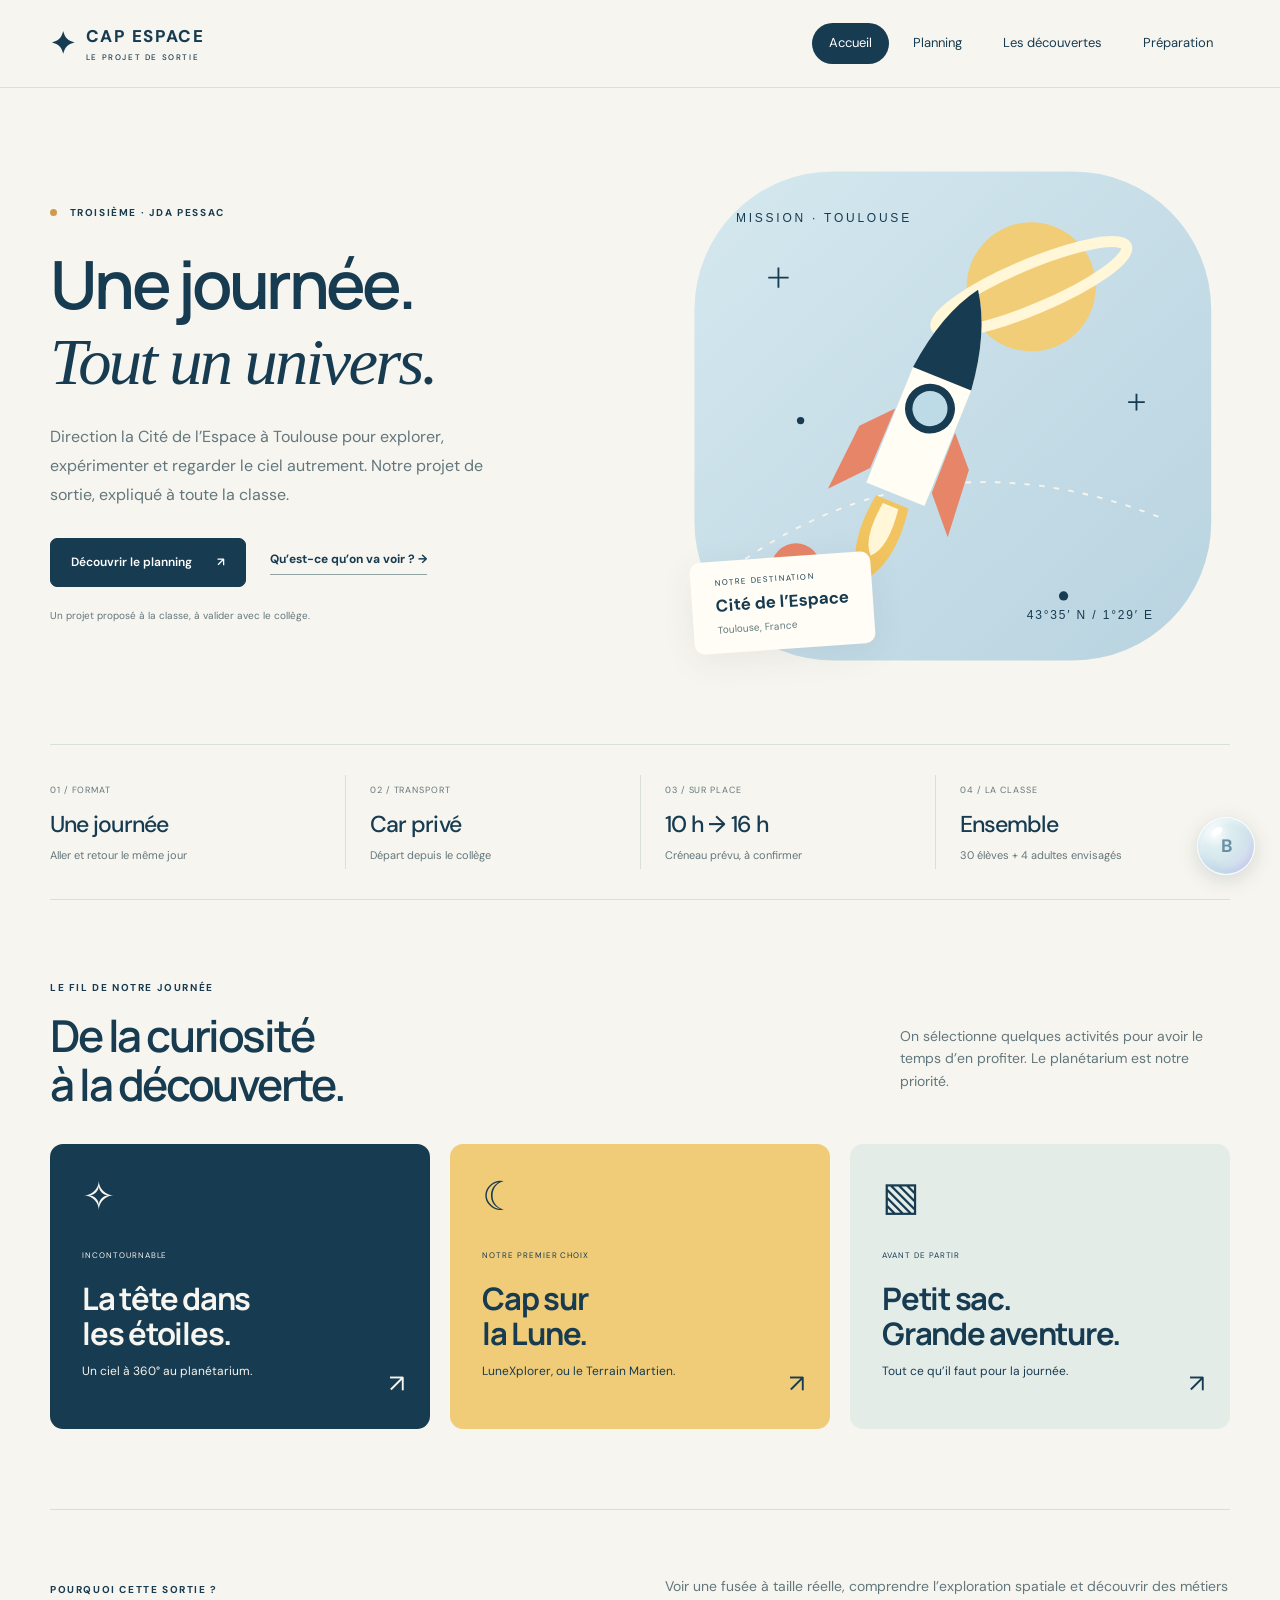
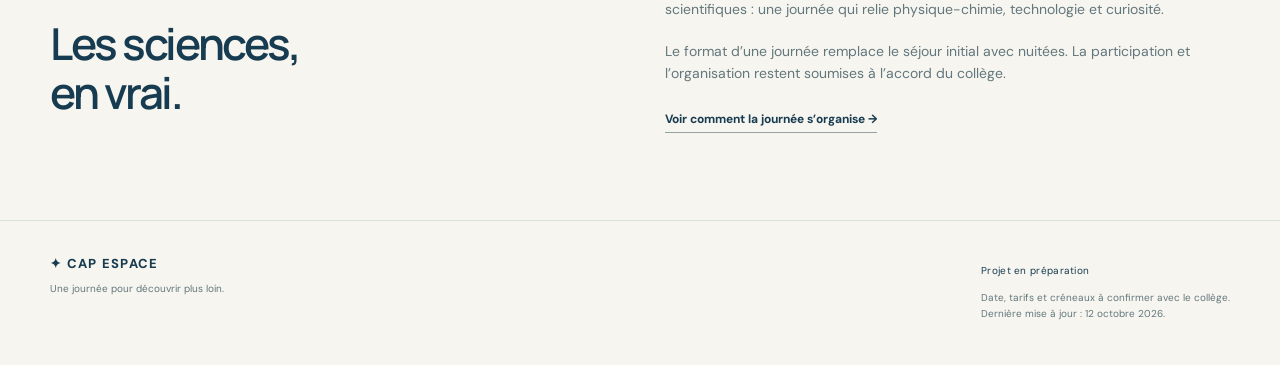
==== index.html @ 9f81ed74 "Add files via upload" ====
<!doctype html><html lang="fr"><head><meta charset="utf-8"><meta name="viewport" content="width=device-width,initial-scale=1"><meta name="theme-color" content="#f7f5ef"><meta name="description" content="Le projet de sortie de troisième à la Cité de l’Espace depuis Pessac : planning, activités et préparation."><title>Accueil · Cap Espace</title><link rel="stylesheet" href="style.css"><script defer src="app.js"></script></head><body><a class="skip" href="#main">Aller au contenu</a><header><div class="header-inner"><a class="brand" href="index.html"><span class="brand-icon">✦</span> CAP ESPACE<span class="brand-sub">LE PROJET DE SORTIE</span></a><button class="menu-toggle" aria-label="Ouvrir la navigation" aria-expanded="false">☰</button><nav aria-label="Navigation principale"><a href="index.html" aria-current="page" >Accueil</a><a href="planning.html" >Planning</a><a href="lieux.html" >Les découvertes</a><a href="preparation.html" >Préparation</a></nav></div></header><main id="main"><section class="hero wrap"><div class="hero-copy"><span class="eyebrow"><span class="dot"></span> TROISIÈME · JDA PESSAC</span><h1>Une journée.<br><em>Tout un univers.</em></h1><p class="lead">Direction la Cité de l’Espace à Toulouse pour explorer, expérimenter et regarder le ciel autrement. Notre projet de sortie, expliqué à toute la classe.</p><div class="actions"><a class="btn primary" href="planning.html">Découvrir le planning <span>↗</span></a><a class="text-link" href="lieux.html">Qu’est-ce qu’on va voir ? →</a></div><p class="small-note">Un projet proposé à la classe, à valider avec le collège.</p></div><div class="hero-art"><svg class="rocket-scene" viewBox="0 0 600 570" role="img" aria-label="Illustration d’une fusée et de planètes"><defs><linearGradient id="sky" x2="1" y2="1"><stop stop-color="#d5e8ef"/><stop offset="1" stop-color="#b8d3e0"/></linearGradient></defs><rect x="20" y="20" width="560" height="530" rx="150" fill="url(#sky)"/><circle cx="385" cy="145" r="70" fill="#f2cd77"/><ellipse cx="385" cy="145" rx="112" ry="24" fill="none" stroke="#fff7d8" stroke-width="12" transform="rotate(-23 385 145)"/><path d="M75 440 Q280 300 525 395" fill="none" stroke="#f7f5ef" stroke-width="2" stroke-dasharray="6 10"/><g transform="translate(270 290) rotate(22)"><path d="M-36 70 L-70 108 L-64 32 L-35 0" fill="#e78568"/><path d="M36 70 L70 108 L64 32 L35 0" fill="#e78568"/><path d="M-34 86 L34 86 L34 -49 Q27 -114 0 -153 Q-27 -114 -34 -49Z" fill="#fffdf4"/><path d="M-34 -49 Q-27 -114 0 -153 Q27 -114 34 -49Z" fill="#173b50"/><circle cy="-14" r="23" fill="#bddbe7" stroke="#173b50" stroke-width="8"/><path d="M-19 95 Q-29 158 0 190 Q29 158 19 95" fill="#f2c45f"/><path d="M-9 100 Q-15 143 0 158 Q15 143 9 100" fill="#fff7d8"/></g><g fill="#173b50"><path d="M100 135h22m-11-11v22" stroke="#173b50" stroke-width="2"/><path d="M490 270h18m-9-9v18" stroke="#173b50" stroke-width="2"/><circle cx="135" cy="290" r="4"/><circle cx="420" cy="480" r="5"/></g><circle cx="130" cy="450" r="27" fill="#e78568"/><text x="65" y="75" font-family="sans-serif" font-size="13" letter-spacing="3" fill="#173b50">MISSION · TOULOUSE</text><text x="380" y="505" font-family="sans-serif" font-size="13" letter-spacing="2" fill="#173b50">43°35′ N / 1°29′ E</text></svg><div class="art-label"><span>NOTRE DESTINATION</span><strong>Cité de l’Espace</strong><span>Toulouse, France</span></div></div></section><section class="facts wrap" aria-label="La sortie en bref"><div><span>01 / FORMAT</span><strong>Une journée</strong><p>Aller et retour le même jour</p></div><div><span>02 / TRANSPORT</span><strong>Car privé</strong><p>Départ depuis le collège</p></div><div><span>03 / SUR PLACE</span><strong>10 h → 16 h</strong><p>Créneau prévu, à confirmer</p></div><div><span>04 / LA CLASSE</span><strong>Ensemble</strong><p>30 élèves + 4 adultes envisagés</p></div></section><section class="wrap section"><div class="section-title"><span class="eyebrow">LE FIL DE NOTRE JOURNÉE</span><h2>De la curiosité<br>à la découverte.</h2><p>On sélectionne quelques activités pour avoir le temps d’en profiter. Le planétarium est notre priorité.</p></div><div class="feature-grid"><a href="lieux.html#planetarium" class="feature navy"><span class="feature-symbol">✧</span><span class="tag">INCONTOURNABLE</span><h3>La tête dans<br>les étoiles.</h3><p>Un ciel à 360° au planétarium.</p><span class="arrow">↗</span></a><a href="lieux.html#lunexplorer" class="feature yellow"><span class="feature-symbol">☾</span><span class="tag">NOTRE PREMIER CHOIX</span><h3>Cap sur<br>la Lune.</h3><p>LuneXplorer, ou le Terrain Martien.</p><span class="arrow">↗</span></a><a href="preparation.html" class="feature pale"><span class="feature-symbol">▧</span><span class="tag">AVANT DE PARTIR</span><h3>Petit sac.<br>Grande aventure.</h3><p>Tout ce qu’il faut pour la journée.</p><span class="arrow">↗</span></a></div></section><section class="wrap mission"><div><span class="eyebrow">POURQUOI CETTE SORTIE ?</span><h2>Les sciences,<br>en vrai.</h2></div><div><p>Voir une fusée à taille réelle, comprendre l’exploration spatiale et découvrir des métiers scientifiques : une journée qui relie physique-chimie, technologie et curiosité.</p><p>Le format d’une journée remplace le séjour initial avec nuitées. La participation et l’organisation restent soumises à l’accord du collège.</p><a class="text-link" href="planning.html">Voir comment la journée s’organise →</a></div></section></main><footer><div><a class="brand footer-brand" href="index.html">✦ CAP ESPACE</a><p>Une journée pour découvrir plus loin.</p></div><div><span class="footer-status">Projet en préparation</span><p>Date, tarifs et créneaux à confirmer avec le collège.<br>Dernière mise à jour : 12 octobre 2026.</p></div></footer><a class="bubble" href="https://bubble-site.fr" aria-label="Ouvrir Bubble Site"><span class="bubble-shine"></span><span class="bubble-label">B</span><span class="bubble-tip">Un petit détour par Bubble Site ?</span></a><div id="pop-particles" aria-hidden="true"></div></body></html>
---- style.css ----
@import url('https://fonts.googleapis.com/css2?family=DM+Sans:wght@400;500;600;700&family=Manrope:wght@400;500;600;700;800&display=swap');
:root{--paper:#f7f5ef;--navy:#173b50;--muted:#62777d;--yellow:#f0cc78;--line:#d9dfdb;--mint:#e4ece8}*{box-sizing:border-box}html{scroll-behavior:smooth;scroll-padding-top:110px}body{margin:0;background:var(--paper);color:var(--navy);font-family:'DM Sans',sans-serif;line-height:1.6}a{color:inherit;text-decoration:none}button,input{font:inherit}button,a,input,summary{-webkit-tap-highlight-color:transparent}button{cursor:pointer}a:focus-visible,button:focus-visible,summary:focus-visible,input:focus-visible{outline:3px solid #b87448;outline-offset:5px}.wrap{max-width:1200px;width:calc(100% - 100px);margin:0 auto}header{border-bottom:1px solid var(--line);background:#f7f5eff2;position:sticky;top:0;z-index:30;backdrop-filter:blur(16px)}.header-inner{max-width:1300px;margin:auto;padding:23px 50px;display:flex;align-items:center;justify-content:space-between;gap:20px}.brand{font-weight:800;letter-spacing:.1em;font-size:17px;display:grid;grid-template-columns:auto auto;column-gap:9px;line-height:1.3;align-items:center}.brand-icon{font-size:30px;grid-row:span 2}.brand-sub{font-size:8px;letter-spacing:.2em;font-weight:500;margin-top:4px}nav{display:flex;gap:7px}nav a{font-size:13px;padding:10px 17px;border-radius:30px}nav a:hover,nav a[aria-current]{background:var(--navy);color:white}.menu-toggle{display:none;border:0;background:none;color:var(--navy);font-size:25px}.hero{display:grid;grid-template-columns:1.05fr 1fr;gap:45px;align-items:center;padding-top:65px;padding-bottom:65px}.eyebrow{font-size:10px;font-weight:700;letter-spacing:.16em;text-transform:uppercase}.dot{width:7px;height:7px;display:inline-block;background:#d1994c;border-radius:100%;margin-right:9px}h1,h2,h3{font-family:'Manrope',sans-serif;line-height:1.12;letter-spacing:-.055em;margin:0}h1{font-size:clamp(42px,5.2vw,72px);font-weight:600;margin:24px 0}h1 em,h2 em{font-family:Georgia,serif;font-weight:400;letter-spacing:-.04em}h2{font-size:44px;font-weight:600}h3{font-size:25px;letter-spacing:-.04em}.lead{font-size:16px;max-width:570px;color:var(--muted);line-height:1.8}.hero-copy .lead{max-width:450px}.actions{display:flex;align-items:center;gap:24px;flex-wrap:wrap;margin-top:28px}.btn{display:inline-flex;align-items:center;justify-content:space-between;gap:25px;border-radius:7px;padding:14px 20px;font-weight:600;font-size:12px;border:1px solid var(--navy);transition:transform .2s,background .2s}.btn:hover{transform:translateY(-3px)}.primary{background:var(--navy);color:white}.secondary{background:transparent;color:var(--navy)}.text-link{font-size:12px;font-weight:700;border-bottom:1px solid #91a3a3;padding-bottom:5px}.small-note{font-size:10px;color:var(--muted);line-height:1.6;margin-top:21px}.hero-art{position:relative}.rocket-scene{width:100%;display:block;max-height:540px;animation:float 8s ease-in-out infinite}.art-label{position:absolute;bottom:30px;left:16px;background:#fffdf5;border-radius:10px;box-shadow:0 8px 35px #173b5012;padding:15px 24px;display:grid;gap:3px;transform:rotate(-4deg)}.art-label span:first-child{font-size:8px;letter-spacing:.15em}.art-label strong{font-size:17px}.art-label span:last-child{font-size:10px;color:var(--muted)}.facts{display:grid;grid-template-columns:repeat(4,1fr);border-top:1px solid var(--line);border-bottom:1px solid var(--line);padding:30px 0}.facts>div{padding:0 24px;border-left:1px solid var(--line)}.facts>div:first-child{border:0;padding-left:0}.facts span{font-size:9px;letter-spacing:.1em;color:var(--muted)}.facts strong{display:block;margin-top:6px;font-size:23px;font-weight:500;letter-spacing:-.04em}.facts p{font-size:11px;margin:4px 0;color:var(--muted)}.section{padding:80px 0}.section-title{display:grid;grid-template-columns:1fr 1fr;gap:15px 45px;margin-bottom:35px}.section-title>.eyebrow{grid-column:span 2}.section-title p{max-width:330px;justify-self:end;color:var(--muted);font-size:14px}.feature-grid{display:grid;grid-template-columns:repeat(3,1fr);gap:20px}.feature{padding:32px;border-radius:13px;min-height:285px;position:relative;transition:transform .3s}.feature:hover{transform:translateY(-5px)}.navy{background:var(--navy);color:var(--paper)}.yellow{background:var(--yellow)}.pale{background:var(--mint)}.feature-symbol{font-size:40px;display:block;margin-bottom:24px;line-height:1}.tag{font-size:8px;letter-spacing:.12em}.feature h3{font-size:31px;margin-top:15px}.feature p{font-size:12px}.arrow{position:absolute;right:25px;bottom:25px;font-size:25px}.mission{border-top:1px solid var(--line);padding:65px 0 90px;display:grid;grid-template-columns:1fr 1fr;gap:50px}.mission h2{margin-top:18px}.mission p{font-size:14px;color:var(--muted);margin-top:0;margin-bottom:20px}.page-heading{padding-top:65px;padding-bottom:35px}.page-heading h1{font-size:60px}.notice{background:var(--mint);padding:16px 20px;border-radius:8px;display:flex;gap:15px;margin-top:30px;max-width:850px}.notice p{font-size:12px;margin:0}.notice>span{font-size:22px}.planning-layout{display:grid;grid-template-columns:1fr 310px;gap:75px;padding-bottom:80px;align-items:start}.filters{display:flex;gap:9px;margin-bottom:30px;flex-wrap:wrap}.filters button{border:1px solid var(--line);background:transparent;color:var(--navy);padding:9px 16px;border-radius:30px;font-size:11px}.filters button.active{background:var(--navy);color:white;border-color:var(--navy)}.timeline{list-style:none;padding:0;margin:0}.timeline li{display:grid;grid-template-columns:105px 20px 1fr;gap:15px;position:relative;min-height:100px}.timeline li:before{content:'';position:absolute;left:129px;width:1px;background:var(--line);top:16px;bottom:0}.timeline li:last-child:before{display:none}.time{font-weight:600;font-size:13px;line-height:1.3;padding-top:3px}.timeline-dot{width:10px;height:10px;border:2px solid var(--navy);border-radius:50%;background:var(--paper);margin-top:6px;position:relative;z-index:2}.timeline-content{padding-bottom:30px}.timeline-content h3{font-size:21px}.timeline-content p{font-size:12px;color:var(--muted);margin:8px 0 0}.plan-aside{background:#e6ece8;padding:30px;border-radius:12px;position:sticky;top:120px}.plan-aside h3{margin-top:15px;font-size:26px}.plan-aside p{font-size:12px;color:var(--muted)}hr{border:0;border-top:1px solid #c7d2cf;margin:25px 0}dl{margin:0 0 25px}dt{font-size:10px;color:var(--muted);margin-top:15px}dd{margin:2px 0 0;font-size:13px;font-weight:600}.discovery-grid{display:grid;grid-template-columns:repeat(2,1fr);gap:35px;padding-top:10px}.discovery{background:#fffdf8;border:1px solid var(--line);border-radius:12px;overflow:hidden;scroll-margin-top:120px}.discovery-media{position:relative;aspect-ratio:1.92;background:var(--mint);overflow:hidden}.discovery-media svg,.discovery-media img{width:100%;height:100%;object-fit:cover;display:block}.image-caption{position:absolute;bottom:10px;left:12px;font-size:8px;padding:4px 7px;border-radius:4px;background:#fffdf8d9;color:var(--navy)}.missing:before{content:'✦';display:grid;place-items:center;position:absolute;inset:0;font-size:70px}.discovery-body{padding:28px}.discovery-body h2{font-size:31px;margin:12px 0}.discovery-body p{font-size:13px;color:var(--muted)}.pill{display:inline-block;background:var(--mint);border-radius:25px;padding:6px 12px;font-size:10px}.pill.priority{background:var(--yellow)}details{border-top:1px solid var(--line);padding-top:15px;margin-top:20px;font-size:12px}summary{cursor:pointer;font-weight:600}details p{line-height:1.7}.mars-option{display:grid;grid-template-columns:300px 1fr;gap:40px;align-items:center;padding:55px 0;margin-top:20px}.mars-art svg{width:100%;border-radius:15px}.mars-option h2{font-size:32px;margin:12px 0}.mars-option p{font-size:13px;color:var(--muted)}.sources{border-top:1px solid var(--line);padding:30px 0 70px}.sources h3{font-size:23px}.sources p{font-size:12px;color:var(--muted)}.sources a{display:block;font-size:11px;text-decoration:underline;margin-top:7px}.prep-layout{display:grid;grid-template-columns:1.2fr .8fr;gap:70px;padding-bottom:80px}.packing{background:#fffdf8;border:1px solid var(--line);padding:30px;border-radius:12px}.packing-head{display:flex;align-items:center;justify-content:space-between}.packing h2{font-size:32px;margin-top:9px}#pack-count{font-size:14px;font-weight:600;background:var(--mint);padding:9px 13px;border-radius:20px}.progress-track{height:4px;background:var(--mint);border-radius:4px;margin:25px 0 10px}#pack-progress{height:100%;background:#d6a34d;transition:width .3s;width:0}.check-item{display:flex;align-items:center;gap:15px;padding:18px 0;border-bottom:1px solid var(--line);cursor:pointer;position:relative}.check-item input{position:absolute;opacity:0;width:25px;height:25px}.check-box{width:23px;height:23px;border:1px solid #8fa29f;border-radius:5px;flex-shrink:0;display:grid;place-items:center}.check-item input:checked+.check-box{background:var(--navy);border-color:var(--navy)}.check-item input:checked+.check-box:after{content:'✓';color:white;font-size:14px}.check-item input:focus-visible+.check-box{outline:3px solid #b87448;outline-offset:3px}.check-item strong{display:block;font-size:14px;font-weight:600}.check-item small{font-size:11px;color:var(--muted);display:block;margin-top:4px}.check-item input:checked~span:last-child{opacity:.5}.reset-btn{background:none;border:0;padding:0;margin-top:22px;color:var(--muted);font-size:11px;text-decoration:underline}.yellow-note{padding:30px;background:var(--yellow);border-radius:12px;margin-bottom:30px}.yellow-note h3{font-size:33px;margin-top:12px}.yellow-note p{font-size:13px}.simple-list{padding-left:18px;font-size:13px;color:var(--muted)}.simple-list li{margin-bottom:12px}.preparation-aside>.btn{margin-top:30px}footer{border-top:1px solid var(--line);padding:35px 50px;display:flex;justify-content:space-between;gap:30px;max-width:1300px;margin:auto}.footer-brand{display:block;font-size:13px}footer p{font-size:10px;color:var(--muted);margin:8px 0}.footer-status{font-size:10px;letter-spacing:.03em}.bubble{position:fixed;right:25px;bottom:25px;width:58px;height:58px;border-radius:50%;border:1px solid #ffffffd9;background:radial-gradient(circle at 30% 28%,#ffffffdd 0%,#bbe5f36b 25%,#92c7e75c 55%,#cfc1fa8c 80%,#ffffff9c);box-shadow:inset 0 -3px 9px #89bed58c,inset 3px 2px 6px white,0 5px 20px #173b5026;z-index:50;display:grid;place-items:center;backdrop-filter:blur(5px);transition:transform .2s;animation:float 5s ease-in-out infinite}.bubble:hover{transform:scale(1.1)}.bubble-label{font-size:18px;font-weight:700;color:#356781b0}.bubble-shine{position:absolute;top:10px;left:13px;width:12px;height:7px;border-radius:50%;background:white;transform:rotate(-35deg)}.bubble-tip{position:absolute;bottom:70px;right:0;white-space:nowrap;padding:7px 12px;background:var(--navy);color:white;border-radius:7px;font-size:10px;opacity:0;pointer-events:none;transition:opacity .2s}.bubble:hover .bubble-tip,.bubble:focus-visible .bubble-tip{opacity:1}.bubble.popping{animation:pop .35s forwards;pointer-events:none}.particle{position:fixed;border-radius:50%;background:#b7ddec;border:1px solid #fff;z-index:51;pointer-events:none;animation:particle .6s ease-out forwards;transform:translate(-50%,-50%)}.skip{position:fixed;top:-60px;left:10px;background:var(--navy);color:white;padding:10px;z-index:100}.skip:focus{top:10px}[hidden]{display:none!important}@keyframes float{0%,100%{translate:0 0}50%{translate:0 -7px}}@keyframes pop{0%{scale:1}45%{scale:1.35;opacity:.8}100%{scale:1.6;opacity:0}}@keyframes particle{to{translate:var(--dx) var(--dy);opacity:0;scale:.25}}@media(max-width:900px){.wrap{width:calc(100% - 48px)}.header-inner{padding:20px 24px}nav a{padding:9px 11px}.hero{gap:20px}.actions{gap:15px}.feature{padding:25px}.planning-layout{gap:35px;grid-template-columns:1fr 270px}.prep-layout{gap:30px}.mars-option{grid-template-columns:250px 1fr}}@media(max-width:650px){.menu-toggle{display:block}.header-inner{position:relative}nav{display:none;position:absolute;top:83px;left:0;right:0;background:var(--paper);padding:15px 24px;border-bottom:1px solid var(--line);flex-wrap:wrap}nav.open{display:flex}.hero{grid-template-columns:1fr;padding-top:40px;padding-bottom:40px}.hero h1{font-size:53px}.hero-art{max-width:440px;justify-self:center}.hero-copy .lead{max-width:none}.facts{grid-template-columns:1fr 1fr;gap:25px;padding:25px 0}.facts>div:nth-child(3){border:0;padding-left:0}.facts strong{font-size:21px}.section{padding:50px 0}.section-title{display:block}.section-title h2{font-size:36px;margin-top:16px}.section-title p{max-width:none}.feature-grid{grid-template-columns:1fr}.feature{min-height:240px}.feature-symbol{position:absolute;right:30px;top:30px;font-size:50px}.feature h3{margin-top:30px}.mission{grid-template-columns:1fr;gap:25px;padding:40px 0 55px}.mission h2{font-size:37px}.page-heading{padding-top:40px}.page-heading h1{font-size:44px}.planning-layout,.prep-layout{grid-template-columns:1fr;gap:30px}.plan-aside{position:static}.timeline li{grid-template-columns:85px 15px 1fr;gap:12px}.timeline li:before{left:101px}.time{font-size:12px}.discovery-grid{grid-template-columns:1fr;gap:25px}.discovery-body{padding:24px}.mars-option{grid-template-columns:1fr;gap:20px}.mars-art{max-width:300px}.packing{padding:22px}.packing h2{font-size:28px}footer{padding:30px 24px 100px;flex-direction:column}.bubble{right:18px;bottom:18px;width:53px;height:53px}}@media(prefers-reduced-motion:reduce){html{scroll-behavior:auto}*,*:before,*:after{animation:none!important;transition:none!important}.bubble.popping{opacity:0}}@media print{header,footer,.bubble,.filters,.reset-btn,#print-list,.preparation-aside{display:none}.wrap{width:100%}.prep-layout{display:block}.packing{border:0}.page-heading{padding:0}.page-heading h1{font-size:30px}.packing .small-note{display:none}body{background:white}.check-item{break-inside:avoid}.check-item input:checked~span:last-child{opacity:1}}
/* Confort tactile et lecture sur téléphone. */
@media(max-width:650px){
 body{font-size:15px;overflow-wrap:break-word}
 .wrap{width:calc(100% - 40px)}
 .header-inner{padding:18px 20px;min-height:82px}
 .menu-toggle{min-width:44px;min-height:44px;border-radius:8px}
 nav{top:82px;padding:12px 20px;gap:8px}
 nav a{min-height:44px;display:flex;align-items:center;font-size:14px;padding:10px 15px}
 .btn{min-height:48px;font-size:14px;padding:14px 18px}
 .text-link{display:inline-block;font-size:14px;padding:10px 0}
 .hero h1{font-size:clamp(42px,12vw,53px)}
 .hero-copy .lead,.page-heading .lead{font-size:16px;line-height:1.75}
 .small-note{font-size:12px}
 .facts span{font-size:10px}.facts p{font-size:12px}
 .feature p,.mission p,.discovery-body p,.mars-option p,.sources p{font-size:14px}
 .feature .tag{font-size:10px}.pill{font-size:12px;padding:8px 12px}
 .notice p{font-size:13px}.filters button{min-height:44px;font-size:12px;padding:10px 14px}
 .timeline li{grid-template-columns:80px 12px 1fr;gap:10px}
 .timeline li:before{left:95px}
 .timeline-content h3{font-size:21px;line-height:1.2}
 .timeline-content p{font-size:14px;line-height:1.65}
 .time{font-size:12px}.plan-aside p{font-size:14px}dt{font-size:12px}dd{font-size:15px}
 .check-item{min-height:74px;padding:18px 0;gap:13px}
 .check-box{width:27px;height:27px}
 .check-item input{width:32px;height:44px}
 .check-item strong{font-size:16px}.check-item small{font-size:13px;line-height:1.6}
 .reset-btn{min-height:44px;font-size:13px}
 .yellow-note p,.simple-list{font-size:14px}
 details{font-size:14px}summary{min-height:44px;display:list-item;padding:6px 0}
 .sources a{font-size:13px;min-height:44px;padding:8px 0}
 footer p,.footer-status{font-size:12px}
 .bubble{right:max(16px,env(safe-area-inset-right));bottom:max(16px,env(safe-area-inset-bottom))}
 .bubble-tip{display:none}
}
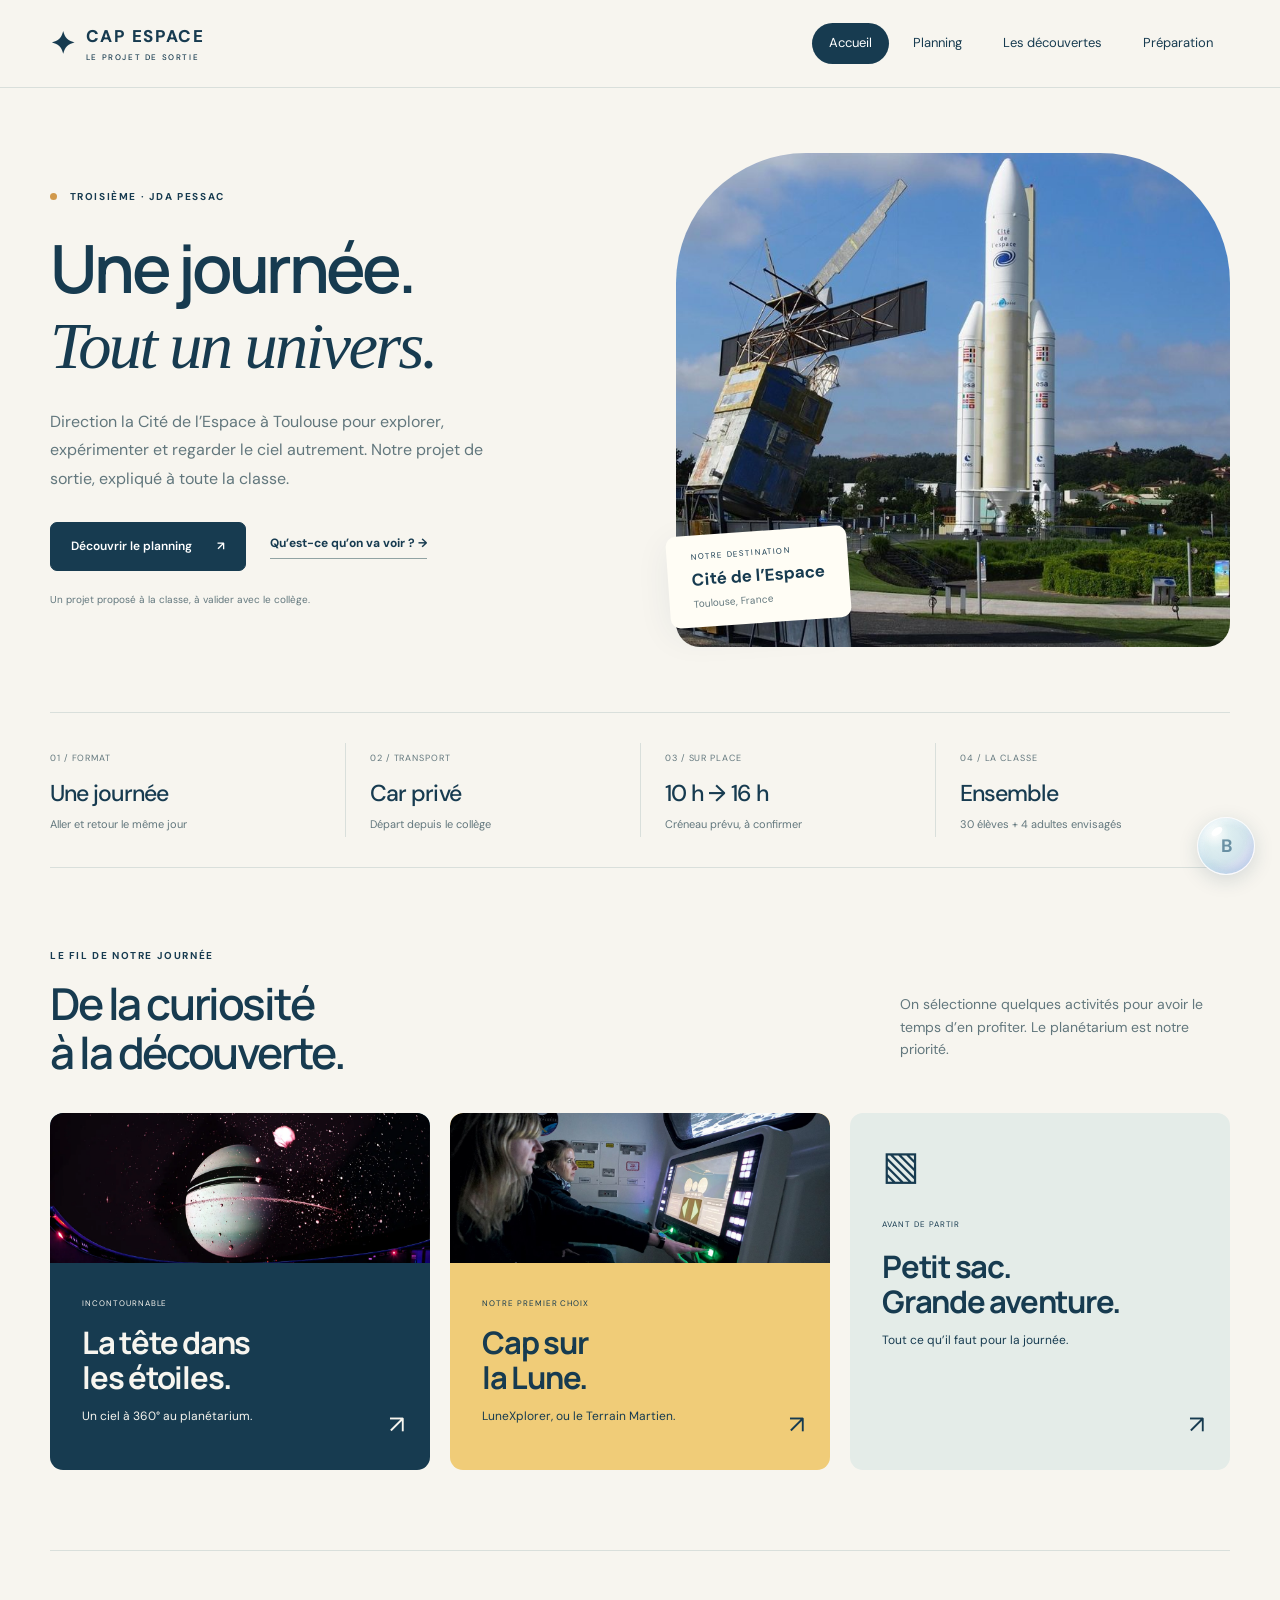
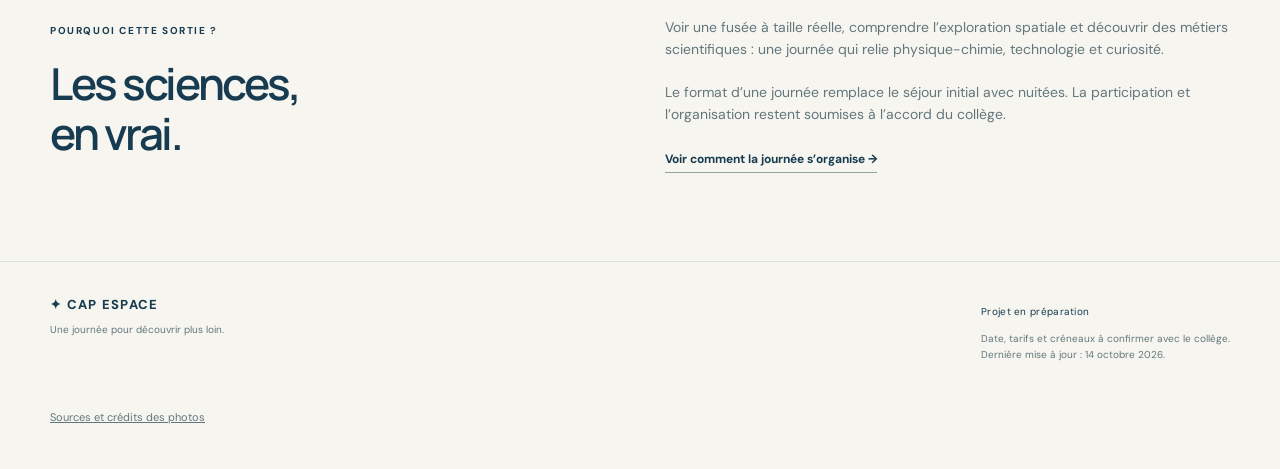
==== commit e51bb100: "Remplacer les illustrations par des photos de la Cité de l’Espace" ====
--- a/index.html
+++ b/index.html
@@ -1 +1 @@
-<!doctype html><html lang="fr"><head><meta charset="utf-8"><meta name="viewport" content="width=device-width,initial-scale=1"><meta name="theme-color" content="#f7f5ef"><meta name="description" content="Le projet de sortie de troisième à la Cité de l’Espace depuis Pessac : planning, activités et préparation."><title>Accueil · Cap Espace</title><link rel="stylesheet" href="style.css"><script defer src="app.js"></script></head><body><a class="skip" href="#main">Aller au contenu</a><header><div class="header-inner"><a class="brand" href="index.html"><span class="brand-icon">✦</span> CAP ESPACE<span class="brand-sub">LE PROJET DE SORTIE</span></a><button class="menu-toggle" aria-label="Ouvrir la navigation" aria-expanded="false">☰</button><nav aria-label="Navigation principale"><a href="index.html" aria-current="page" >Accueil</a><a href="planning.html" >Planning</a><a href="lieux.html" >Les découvertes</a><a href="preparation.html" >Préparation</a></nav></div></header><main id="main"><section class="hero wrap"><div class="hero-copy"><span class="eyebrow"><span class="dot"></span> TROISIÈME · JDA PESSAC</span><h1>Une journée.<br><em>Tout un univers.</em></h1><p class="lead">Direction la Cité de l’Espace à Toulouse pour explorer, expérimenter et regarder le ciel autrement. Notre projet de sortie, expliqué à toute la classe.</p><div class="actions"><a class="btn primary" href="planning.html">Découvrir le planning <span>↗</span></a><a class="text-link" href="lieux.html">Qu’est-ce qu’on va voir ? →</a></div><p class="small-note">Un projet proposé à la classe, à valider avec le collège.</p></div><div class="hero-art"><svg class="rocket-scene" viewBox="0 0 600 570" role="img" aria-label="Illustration d’une fusée et de planètes"><defs><linearGradient id="sky" x2="1" y2="1"><stop stop-color="#d5e8ef"/><stop offset="1" stop-color="#b8d3e0"/></linearGradient></defs><rect x="20" y="20" width="560" height="530" rx="150" fill="url(#sky)"/><circle cx="385" cy="145" r="70" fill="#f2cd77"/><ellipse cx="385" cy="145" rx="112" ry="24" fill="none" stroke="#fff7d8" stroke-width="12" transform="rotate(-23 385 145)"/><path d="M75 440 Q280 300 525 395" fill="none" stroke="#f7f5ef" stroke-width="2" stroke-dasharray="6 10"/><g transform="translate(270 290) rotate(22)"><path d="M-36 70 L-70 108 L-64 32 L-35 0" fill="#e78568"/><path d="M36 70 L70 108 L64 32 L35 0" fill="#e78568"/><path d="M-34 86 L34 86 L34 -49 Q27 -114 0 -153 Q-27 -114 -34 -49Z" fill="#fffdf4"/><path d="M-34 -49 Q-27 -114 0 -153 Q27 -114 34 -49Z" fill="#173b50"/><circle cy="-14" r="23" fill="#bddbe7" stroke="#173b50" stroke-width="8"/><path d="M-19 95 Q-29 158 0 190 Q29 158 19 95" fill="#f2c45f"/><path d="M-9 100 Q-15 143 0 158 Q15 143 9 100" fill="#fff7d8"/></g><g fill="#173b50"><path d="M100 135h22m-11-11v22" stroke="#173b50" stroke-width="2"/><path d="M490 270h18m-9-9v18" stroke="#173b50" stroke-width="2"/><circle cx="135" cy="290" r="4"/><circle cx="420" cy="480" r="5"/></g><circle cx="130" cy="450" r="27" fill="#e78568"/><text x="65" y="75" font-family="sans-serif" font-size="13" letter-spacing="3" fill="#173b50">MISSION · TOULOUSE</text><text x="380" y="505" font-family="sans-serif" font-size="13" letter-spacing="2" fill="#173b50">43°35′ N / 1°29′ E</text></svg><div class="art-label"><span>NOTRE DESTINATION</span><strong>Cité de l’Espace</strong><span>Toulouse, France</span></div></div></section><section class="facts wrap" aria-label="La sortie en bref"><div><span>01 / FORMAT</span><strong>Une journée</strong><p>Aller et retour le même jour</p></div><div><span>02 / TRANSPORT</span><strong>Car privé</strong><p>Départ depuis le collège</p></div><div><span>03 / SUR PLACE</span><strong>10 h → 16 h</strong><p>Créneau prévu, à confirmer</p></div><div><span>04 / LA CLASSE</span><strong>Ensemble</strong><p>30 élèves + 4 adultes envisagés</p></div></section><section class="wrap section"><div class="section-title"><span class="eyebrow">LE FIL DE NOTRE JOURNÉE</span><h2>De la curiosité<br>à la découverte.</h2><p>On sélectionne quelques activités pour avoir le temps d’en profiter. Le planétarium est notre priorité.</p></div><div class="feature-grid"><a href="lieux.html#planetarium" class="feature navy"><span class="feature-symbol">✧</span><span class="tag">INCONTOURNABLE</span><h3>La tête dans<br>les étoiles.</h3><p>Un ciel à 360° au planétarium.</p><span class="arrow">↗</span></a><a href="lieux.html#lunexplorer" class="feature yellow"><span class="feature-symbol">☾</span><span class="tag">NOTRE PREMIER CHOIX</span><h3>Cap sur<br>la Lune.</h3><p>LuneXplorer, ou le Terrain Martien.</p><span class="arrow">↗</span></a><a href="preparation.html" class="feature pale"><span class="feature-symbol">▧</span><span class="tag">AVANT DE PARTIR</span><h3>Petit sac.<br>Grande aventure.</h3><p>Tout ce qu’il faut pour la journée.</p><span class="arrow">↗</span></a></div></section><section class="wrap mission"><div><span class="eyebrow">POURQUOI CETTE SORTIE ?</span><h2>Les sciences,<br>en vrai.</h2></div><div><p>Voir une fusée à taille réelle, comprendre l’exploration spatiale et découvrir des métiers scientifiques : une journée qui relie physique-chimie, technologie et curiosité.</p><p>Le format d’une journée remplace le séjour initial avec nuitées. La participation et l’organisation restent soumises à l’accord du collège.</p><a class="text-link" href="planning.html">Voir comment la journée s’organise →</a></div></section></main><footer><div><a class="brand footer-brand" href="index.html">✦ CAP ESPACE</a><p>Une journée pour découvrir plus loin.</p></div><div><span class="footer-status">Projet en préparation</span><p>Date, tarifs et créneaux à confirmer avec le collège.<br>Dernière mise à jour : 12 octobre 2026.</p></div></footer><a class="bubble" href="https://bubble-site.fr" aria-label="Ouvrir Bubble Site"><span class="bubble-shine"></span><span class="bubble-label">B</span><span class="bubble-tip">Un petit détour par Bubble Site ?</span></a><div id="pop-particles" aria-hidden="true"></div></body></html>+<!doctype html><html lang="fr"><head><meta charset="utf-8"><meta name="viewport" content="width=device-width,initial-scale=1"><meta name="theme-color" content="#f7f5ef"><meta name="description" content="Le projet de sortie de troisième à la Cité de l’Espace depuis Pessac : planning, activités et préparation."><title>Accueil · Cap Espace</title><link rel="stylesheet" href="style.css"><script defer src="app.js"></script></head><body><a class="skip" href="#main">Aller au contenu</a><header><div class="header-inner"><a class="brand" href="index.html"><span class="brand-icon">✦</span> CAP ESPACE<span class="brand-sub">LE PROJET DE SORTIE</span></a><button class="menu-toggle" aria-label="Ouvrir la navigation" aria-expanded="false">☰</button><nav aria-label="Navigation principale"><a href="index.html" aria-current="page" >Accueil</a><a href="planning.html" >Planning</a><a href="lieux.html" >Les découvertes</a><a href="preparation.html" >Préparation</a></nav></div></header><main id="main"><section class="hero wrap"><div class="hero-copy"><span class="eyebrow"><span class="dot"></span> TROISIÈME · JDA PESSAC</span><h1>Une journée.<br><em>Tout un univers.</em></h1><p class="lead">Direction la Cité de l’Espace à Toulouse pour explorer, expérimenter et regarder le ciel autrement. Notre projet de sortie, expliqué à toute la classe.</p><div class="actions"><a class="btn primary" href="planning.html">Découvrir le planning <span>↗</span></a><a class="text-link" href="lieux.html">Qu’est-ce qu’on va voir ? →</a></div><p class="small-note">Un projet proposé à la classe, à valider avec le collège.</p></div><div class="hero-art"><img class="hero-photo" src="assets/ariane.jpg" width="1200" height="675" alt="Ariane 5 et les jardins de la Cité de l’Espace" fetchpriority="high" decoding="async"><div class="art-label"><span>NOTRE DESTINATION</span><strong>Cité de l’Espace</strong><span>Toulouse, France</span></div></div></section><section class="facts wrap" aria-label="La sortie en bref"><div><span>01 / FORMAT</span><strong>Une journée</strong><p>Aller et retour le même jour</p></div><div><span>02 / TRANSPORT</span><strong>Car privé</strong><p>Départ depuis le collège</p></div><div><span>03 / SUR PLACE</span><strong>10 h → 16 h</strong><p>Créneau prévu, à confirmer</p></div><div><span>04 / LA CLASSE</span><strong>Ensemble</strong><p>30 élèves + 4 adultes envisagés</p></div></section><section class="wrap section"><div class="section-title"><span class="eyebrow">LE FIL DE NOTRE JOURNÉE</span><h2>De la curiosité<br>à la découverte.</h2><p>On sélectionne quelques activités pour avoir le temps d’en profiter. Le planétarium est notre priorité.</p></div><div class="feature-grid"><a href="lieux.html#planetarium" class="feature navy"><img class="feature-photo" src="assets/planetarium.webp" alt="Le public sous le ciel du planétarium" loading="lazy" decoding="async"><span class="tag">INCONTOURNABLE</span><h3>La tête dans<br>les étoiles.</h3><p>Un ciel à 360° au planétarium.</p><span class="arrow">↗</span></a><a href="lieux.html#lunexplorer" class="feature yellow"><img class="feature-photo" src="assets/lunexplorer.jpg" alt="Les commandes d’une capsule LuneXplorer" loading="lazy" decoding="async"><span class="tag">NOTRE PREMIER CHOIX</span><h3>Cap sur<br>la Lune.</h3><p>LuneXplorer, ou le Terrain Martien.</p><span class="arrow">↗</span></a><a href="preparation.html" class="feature pale"><span class="feature-symbol">▧</span><span class="tag">AVANT DE PARTIR</span><h3>Petit sac.<br>Grande aventure.</h3><p>Tout ce qu’il faut pour la journée.</p><span class="arrow">↗</span></a></div></section><section class="wrap mission"><div><span class="eyebrow">POURQUOI CETTE SORTIE ?</span><h2>Les sciences,<br>en vrai.</h2></div><div><p>Voir une fusée à taille réelle, comprendre l’exploration spatiale et découvrir des métiers scientifiques : une journée qui relie physique-chimie, technologie et curiosité.</p><p>Le format d’une journée remplace le séjour initial avec nuitées. La participation et l’organisation restent soumises à l’accord du collège.</p><a class="text-link" href="planning.html">Voir comment la journée s’organise →</a></div></section></main><footer><div><a class="brand footer-brand" href="index.html">✦ CAP ESPACE</a><p>Une journée pour découvrir plus loin.</p></div><div><span class="footer-status">Projet en préparation</span><p>Date, tarifs et créneaux à confirmer avec le collège.<br>Dernière mise à jour : 14 octobre 2026.</p></div><p class="photo-credits-link"><a href="PHOTOS.md">Sources et crédits des photos</a></p></footer><a class="bubble" href="https://bubble-site.fr" aria-label="Ouvrir Bubble Site"><span class="bubble-shine"></span><span class="bubble-label">B</span><span class="bubble-tip">Un petit détour par Bubble Site ?</span></a><div id="pop-particles" aria-hidden="true"></div></body></html>
--- a/style.css
+++ b/style.css
@@ -34,3 +34,14 @@
  .bubble{right:max(16px,env(safe-area-inset-right));bottom:max(16px,env(safe-area-inset-bottom))}
  .bubble-tip{display:none}
 }
+
+/* Photos de la Cité de l’Espace. */
+.hero-photo{display:block;width:100%;aspect-ratio:1.12;height:auto;object-fit:cover;object-position:72% center;border-radius:130px 130px 24px 24px;max-height:530px}
+.hero-art{width:100%}.hero-art .art-label{bottom:24px;left:-8px}
+.mars-art{position:relative;border-radius:15px;overflow:hidden}.mars-art img{display:block;width:100%;height:auto;aspect-ratio:1.5;object-fit:cover}
+.image-caption{max-width:calc(100% - 24px);line-height:1.4;font-size:9px}
+.feature-photo{display:block;width:calc(100% + 64px);height:150px;object-fit:cover;margin:-32px -32px 25px;border-radius:13px 13px 0 0}
+.feature:has(.feature-photo){overflow:hidden}.feature:has(.feature-photo) h3{margin-top:12px}
+.photo-credits-link{flex-basis:100%;font-size:11px}.photo-credits-link a{text-decoration:underline}footer{flex-wrap:wrap}
+@media(max-width:900px){.feature-photo{width:calc(100% + 50px);margin:-25px -25px 22px}}
+@media(max-width:650px){.hero-photo{aspect-ratio:1.25;border-radius:90px 90px 18px 18px}.hero-art .art-label{left:6px;bottom:15px}.feature-photo{height:180px}.image-caption{font-size:10px}.mars-art{max-width:none}.photo-credits-link{margin:0}.feature:has(.feature-photo){padding-bottom:40px}}
